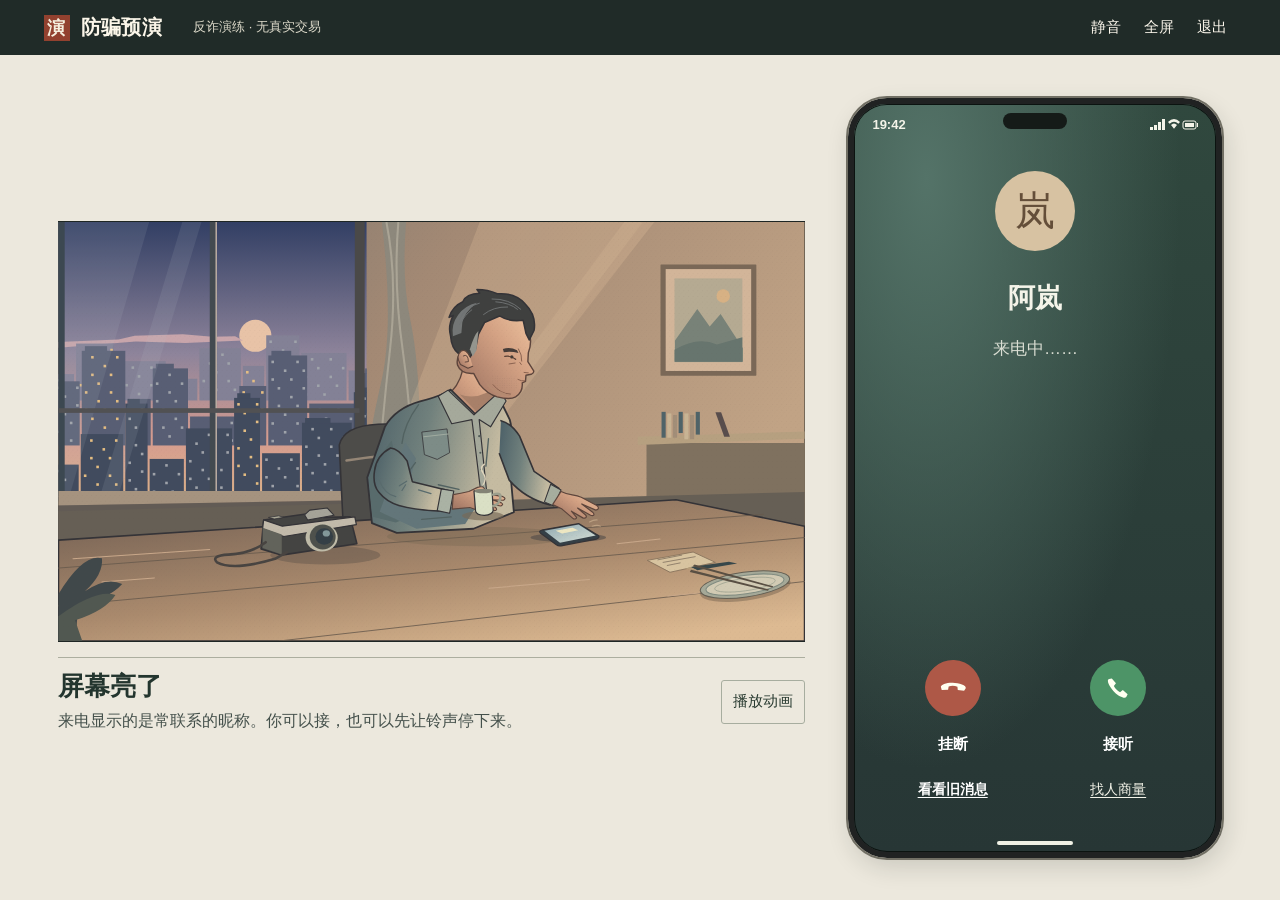
==== chapter.html @ 7b6e4fbf "feat: 三种身份进入桌面剧情，联动十二段动画与模拟手机 (#5)" ====
<!doctype html>
<html lang="zh-CN">
<head>
  <meta charset="UTF-8">
  <meta name="viewport" content="width=device-width,initial-scale=1">
  <title>防骗预演 · 章节体验</title>
  <link rel="stylesheet" href="assets/css/chapter.css">
  <script defer src="assets/js/theatre.js"></script>
  <script defer src="assets/js/chapter.js"></script>
<link rel="stylesheet" href="assets/css/theatre.css">
</head>
<body>
  <header class="mast"><a class="brand" href="index.html"><span class="seal" aria-hidden="true">演</span>防骗预演</a><span class="mode">反诈演练 · 无真实交易</span><div class="tools"><button id="mute" aria-pressed="false">静音</button><button id="full" title="切换全屏">全屏</button><button id="exit">退出</button></div></header>
  <main id="app" tabindex="-1"></main>
  <dialog id="exitbox"><h2>离开这次演练？</h2><p>会回到选章页，本局不会产生结算。</p><form method="dialog"><button value="stay" autofocus>接着体验</button><button value="leave">退出本章</button></form></dialog>
</body></html>
---- assets/css/chapter.css ----
:root{--paper:#f5f1e8;--sheet:#fffdf7;--ink:#272e2d;--muted:#575e5a;--line:#ccc7b9;--red:#963f2c;--serif:"Songti SC","Noto Serif CJK SC","SimSun",serif;--sans:"Microsoft YaHei","PingFang SC",sans-serif;--read:1rem;color-scheme:light}
*{box-sizing:border-box}body{margin:0;background:var(--paper);color:var(--ink);font:1rem/1.6 var(--sans)}body[data-size="1"]{--read:1.23rem}body[data-size="2"]{--read:1.52rem}
button,a{font:inherit}button{border:0;background:transparent;color:inherit;cursor:pointer}button:focus-visible,a:focus-visible,summary:focus-visible{outline:3px solid #2173a3;outline-offset:3px}button{min-height:44px}a{color:inherit}.mast{display:flex;align-items:center;min-height:64px;gap:1rem;padding:0 clamp(12px,3vw,54px);border-bottom:1px solid var(--line);background:var(--paper)}.brand{display:inline-flex;align-items:center;gap:10px;text-decoration:none;font:bold 20px var(--serif)}.seal{display:grid;place-items:center;background:var(--red);color:var(--paper);width:27px;height:29px;font:bold 18px var(--serif)}.mode{border-left:1px solid var(--line);padding-left:15px;font-size:13px;color:var(--muted)}.tools{display:flex;gap:5px;margin-left:auto}.tools button{font-size:14px;padding:3px 10px}.tools button:hover{color:var(--red);text-decoration:underline}
.cinema{height:calc(100svh - 65px);min-height:360px;position:relative;isolation:isolate;overflow:hidden;background:#333a37;color:var(--sheet)}
.film-art{position:absolute;inset:0;width:100%;height:100%;object-fit:cover;object-position:55% 50%;transform-origin:var(--anchor,65% 58%);animation:travel 10s cubic-bezier(.34,0,.3,1) both}.cinema.paused *{animation-play-state:paused!important}
@keyframes travel{0%{transform:scale(1)}32%{transform:scale(1.035)}60%{transform:scale(1.14)}100%{transform:scale(1.31)}}
.cinema:after{content:"";position:absolute;inset:45% 0 0;background:linear-gradient(transparent,rgba(14,24,24,.85));pointer-events:none;z-index:0}
.film-caption{position:absolute;left:clamp(20px,6vw,120px);bottom:clamp(65px,11vh,110px);max-width:min(720px,88%);z-index:2;text-shadow:0 1px 3px #172421}.film-caption p{margin:.35rem 0}.film-no,.plate-no{font:600 12px/1.5 var(--sans);letter-spacing:.12em}.film-caption h1{font:600 clamp(31px,5vw,80px)/1.18 var(--serif);margin:.3em 0;letter-spacing:-.03em}.film-line{font-size:calc(var(--read) * 1.1)}.film-controls{position:absolute;z-index:2;bottom:14px;right:clamp(12px,4vw,80px);display:flex;gap:8px}.film-controls button{padding:6px 16px;color:var(--sheet);background:#202b29;border:1px solid #9faaa0}.film-controls button:hover{background:#4b5551}.film-meter{position:absolute;bottom:0;left:0;right:0;height:3px;z-index:3;background:#424742}.film-meter i{display:block;height:100%;transform-origin:left center;background:#f4d5a4}
.spread{display:grid;grid-template-columns:minmax(0,1.17fr) minmax(360px,.83fr);min-height:calc(100svh - 65px)}.plate{position:relative;isolation:isolate;display:flex;flex-direction:column;justify-content:flex-end;overflow:hidden;color:#fffaf0;background:#2a3836;min-height:470px}.plate img{position:absolute;inset:0;width:100%;height:100%;object-fit:cover;object-position:var(--anchor,55% 50%);z-index:-2}.plate:before{content:"";position:absolute;z-index:-1;inset:32% 0 0;background:linear-gradient(transparent,rgba(18,29,28,.94))}.plate-text{padding:clamp(24px,4vw,76px)}.plate-no{display:inline-block;border-bottom:1px solid #e4dec8;padding-bottom:7px}.plate h1{font:600 clamp(28px,4vw,64px)/1.2 var(--serif);letter-spacing:-.03em;margin:.45em 0 .35em}.plate p{margin:0;font-size:var(--read);max-width:27em;line-height:1.75}.desk{padding:clamp(22px,3.5vw,64px) clamp(18px,4vw,74px);display:grid;align-content:center;gap:17px;min-width:0}.phone{position:relative;border:3px solid #343c39;border-radius:23px;background:var(--sheet);color:var(--ink);width:100%;max-width:472px;margin:auto;overflow:hidden}.phone:before{content:"";display:block;height:6px;width:52px;border-radius:6px;background:#343c39;position:absolute;top:6px;left:calc(50% - 26px)}
.phone-head{display:flex;justify-content:space-between;padding:16px 17px 7px;color:var(--muted);font:600 12px var(--sans);border-bottom:1px solid var(--line)}
.screen{padding:18px clamp(14px,2vw,28px) 23px;font-size:var(--read);line-height:1.65;overflow-wrap:anywhere}.screen h2{margin:.05em 0 .55em;font:600 1.42em/1.35 var(--serif)}.screen p{margin:.6em 0}.screen .badge,.label{font:600 max(13px,.78em)/1.5 var(--sans);color:var(--red)}.bubble{background:#eceadf;border-left:3px solid #b5b7a5;padding:.65em .85em;margin:.6em 0}.caller{width:63px;height:63px;border-radius:50%;display:grid;place-items:center;font:32px var(--serif);color:#f5f1e8;background:#4c6763;margin:.2em 0 .3em;animation:signal 2s ease-in-out infinite}@keyframes signal{50%{box-shadow:0 0 0 7px #4c676314}}
.sms{border-top:1px solid var(--line);padding:.4em 0}.sms small{display:block;color:var(--muted)}.receipt{display:grid;grid-template-columns:auto minmax(0,1fr);gap:8px 15px;margin:.8em 0}.receipt dt{color:var(--muted)}.receipt dd{margin:0;font-weight:bold}.decide{width:100%;max-width:472px;margin:0 auto;font-size:var(--read)}.choice{width:100%;display:flex;text-align:left;gap:12px;align-items:baseline;padding:10px 8px;border-bottom:1px solid var(--line);line-height:1.5}.choice:hover{background:#ebe6d9}.choice b{font:500 .78em var(--serif);color:var(--muted);flex:none}.choice.primary{background:var(--ink);color:var(--sheet);border-color:var(--ink)}.choice.primary b{color:#e1dacf}.choice.primary:hover{background:#454c46}.backhelp{display:flex;gap:12px;flex-wrap:wrap;font-size:.86em;color:var(--muted);margin-top:6px}.backhelp button{padding:4px 6px;text-decoration:underline;text-underline-offset:4px}.result{max-width:850px;margin:auto;padding:clamp(24px,4.8vw,78px) 22px;font-size:var(--read)}.result h1{margin:.3em 0;font:600 clamp(35px,5vw,70px)/1.18 var(--serif)}.result .lead{font:1.25em/1.65 var(--serif);max-width:28em}.result details{border-block:1px solid var(--line);padding:10px 0;margin:16px 0}.result summary{cursor:pointer;padding:8px}.result nav{display:flex;gap:14px;align-items:center;flex-wrap:wrap}.result a,.result button,.exitbtn{display:inline-flex;align-items:center;min-height:44px;padding:8px 16px;background:var(--ink);color:var(--sheet);text-decoration:none}.result ol{padding-left:1.8em}dialog{border:1px solid var(--line);background:var(--sheet);color:var(--ink);max-width:min(430px,94vw);padding:24px}dialog h2{font-family:var(--serif)}dialog form{display:flex;gap:10px}dialog button{padding:8px 14px;border:1px solid var(--line)}dialog::backdrop{background:#172120a8}
.still{margin:.25em 0 .65em;background:#e9e5d9;border-radius:2px;overflow:hidden}.still svg{display:block;width:100%;height:clamp(80px,12vh,120px)}.still .pulse{transform-origin:center;animation:breath 4s ease-in-out infinite}@keyframes breath{50%{transform:translate(0,-2px)}}
@media(max-width:850px){.spread{grid-template-columns:minmax(0,.85fr) minmax(335px,1fr)}.desk{padding:23px 18px}.plate-text{padding:24px}}
@media(max-width:650px){.mast{min-height:54px;gap:6px;padding:0 8px}.brand{font-size:16px;gap:5px}.mode{font-size:11px;padding-left:6px}.tools{gap:0}.tools button{padding:3px 4px;font-size:12px;min-width:44px}.seal{width:21px;height:24px;font-size:15px}.cinema{min-height:0;height:calc(100svh - 55px)}.film-art{object-position:var(--anchor,59% 50%)}.spread{display:block}.plate{min-height:168px;height:24svh}.plate img{object-position:center 48%}.plate-text{padding:12px 18px}.plate-text h1{font-size:24px;margin:.28em 0}.plate-text p{font-size:.92rem;line-height:1.4}.plate:before{inset:0}.plate-no{font-size:11px;padding-bottom:2px}.desk{padding:16px 14px 24px;gap:13px}.screen{padding:13px 15px}.choice{padding:10px 8px}.film-caption{bottom:82px}.result{padding-top:28px}}
body[data-size="1"]{--read:1.5rem}body[data-size="2"]{--read:1.875rem}
@media(max-width:650px){body:not([data-size="0"])[data-size] .plate{height:auto;min-height:116px}body:not([data-size="0"])[data-size] .plate-text p{font-size:var(--read);line-height:1.42}.desk{align-content:start}.phone{scroll-margin-top:8px}}
@media(max-width:360px){.mode{display:none}}
@media(prefers-reduced-motion:reduce){*,*:before,*:after{animation:none!important;scroll-behavior:auto!important}}
.cutaway{position:absolute;z-index:1;right:clamp(18px,8vw,160px);top:16%;width:clamp(184px,22vw,340px);aspect-ratio:1/1.26;max-height:55%;padding:clamp(12px,2vw,32px);display:flex;align-items:center;justify-content:center;flex-direction:column;background:#253a3a;color:#f9f2dc;border:3px solid #738177;border-radius:27px;box-shadow:0 6px 18px #13212020;opacity:0;transform:translate(16%,12%) rotate(4deg) scale(.88);pointer-events:none}
.cinema[data-beat="2"] .cutaway{animation:insert .9s cubic-bezier(.21,.75,.22,1) both}
@keyframes insert{from{opacity:0;transform:translate(16%,12%) rotate(4deg) scale(.88)}to{opacity:1;transform:translate(0) rotate(0) scale(1)}}
.cutaway strong{font:600 clamp(20px,2.4vw,36px)/1.5 var(--serif)}.cutaway span{font:500 clamp(12px,1.1vw,16px)/1.5 var(--sans);letter-spacing:.06em}.cut-time{align-self:stretch;font:500 12px var(--sans);border-bottom:1px solid #72847c;padding-bottom:8px;margin-bottom:auto}.cut-avatar{display:grid;place-items:center;width:clamp(35px,5.5vw,78px);aspect-ratio:1;border-radius:50%;background:#6e8271;color:#f9f2dc;font:clamp(20px,3vw,48px) var(--serif)}.wave{height:26px;display:flex;align-items:center;gap:4px;margin-top:auto}.wave i{display:block;width:2px;height:14px;background:#d0dcbe;animation:waver 1s ease-in-out infinite alternate}.wave i:nth-child(2n){animation-delay:-.4s}.wave i:nth-child(3n){animation-delay:-.7s}@keyframes waver{from{transform:scaleY(.35)}to{transform:scaleY(1.5)}}.cut-note{border-left:3px solid #a4b9a0;padding-left:12px;margin:12px 0}.cut-note>*{display:block}.cut-note p{margin:2px 0;font-size:clamp(14px,1.4vw,20px)}.cut-tick{font-size:12px;align-self:flex-end;margin-top:auto}
#step:focus,#film-title:focus,#result-title:focus{outline:none}
@media(max-width:650px){.cutaway{right:16px;top:11%;width:clamp(150px,45vw,240px);max-height:40%}}
@media(prefers-reduced-motion:reduce){.cinema[data-beat="2"] .cutaway{animation:none;opacity:1;transform:none}}
---- assets/css/theatre.css ----
/* The desktop projection is a quiet screening room with a physical handset.
   One scroll surface inside the device contains the app and its replies. */
:root{--stage-ink:#192423;--stage-paper:#ece8dd;--theatre-type:"Microsoft YaHei","PingFang SC",sans-serif}
body{background:var(--stage-paper);color:var(--stage-ink);font-family:var(--theatre-type)}
body .bar,body .mast{min-height:55px;padding:4px clamp(20px,3.4vw,64px);background:#202b28;border:0;color:#fbf6e9;font:16px/1.4 var(--theatre-type);position:relative}
.mast .mode,.bar .drill{color:#dddaca;border:0;font-size:13px}
.mast .brand,.bar .brand{color:#fbf6e9;text-decoration:none;display:flex;align-items:center;gap:11px;letter-spacing:.02em}
.mast .seal,.bar .seal{display:inline-grid;place-items:center;background:#92412f;color:#f5efde;width:26px;height:26px;font:600 18px/1 serif}
.mast .tools button,.bar .tool{color:#faf5ea;background:transparent;border:0;border-radius:3px;font:15px/1.35 var(--theatre-type);padding:4px 9px;min-width:44px;min-height:44px}
.mast .tools button:hover,.bar .tool:hover{background:#35453e;color:#fff}
body main:has(.pc-set){max-width:none;margin:0;padding:0}
body .pc-set{--device-h:clamp(555px,calc(100svh - 94px),760px);--device-w:clamp(298px,calc(var(--device-h) * .51),374px);display:grid;grid-template-columns:minmax(0,1fr) var(--device-w);align-items:center;gap:clamp(22px,3.4vw,70px);padding:16px clamp(26px,4.5vw,88px);width:100%;max-width:1900px;min-height:calc(100svh - 55px);margin:auto}
.story-panel{min-width:0;align-self:center}
.cinema-frame{position:relative;aspect-ratio:16/9;width:100%;background:#1e2624;overflow:hidden}
.picture-slot,.picture-slot video{display:block;width:100%;height:100%}.picture-slot video{object-fit:contain}
.picture-caption{display:flex;align-items:center;justify-content:space-between;gap:1.25rem;margin-top:15px;border-top:1px solid #acae9f;padding-top:12px}
.picture-caption h1{font:700 clamp(24px,2vw,34px)/1.3 "STSong","SimSun",serif;color:#23352e;margin:0 0 5px}
.picture-caption p{font:normal clamp(16px,1.23vw,21px)/1.6 var(--theatre-type);margin:0;color:#44504b;max-width:43em}
button[data-film-pause]{font:15px/1.25 var(--theatre-type);flex:none;min-height:44px;border:1px solid #a7ad9f;border-radius:3px;color:#283a30;background:transparent;padding:5px 11px;cursor:pointer}
.pc-set .phone{--handset:#f5f4ed;position:relative;align-self:center;display:flex;flex-direction:column;box-sizing:border-box;width:var(--device-w);height:var(--device-h);max-width:none;min-width:0;margin:0;padding:0;border:6px solid #202222;outline:2px solid #716f64;outline-offset:0;border-radius:39px;box-shadow:inset 0 0 0 1px #0b1310,3px 9px 25px #18221c28;background:var(--handset);color:#1e3028;overflow:hidden}
.pc-set .phone:before,.pc-set .phone.scrollable:after{display:none}
.pc-set .notch{position:absolute;z-index:2;top:9px;left:50%;transform:translateX(-50%);width:64px;height:16px;border-radius:18px;margin:0;background:#151b18}
.pc-set .statusbar{height:37px;flex:none;display:flex;align-items:center;justify-content:space-between;font:700 13px/1 var(--theatre-type);color:#26332e;background:var(--handset);padding:9px 18px 4px;margin:0;border:0}
.pc-set .phone-flow{min-height:0;flex:1;overflow-y:auto;overflow-x:hidden;overscroll-behavior:contain;scrollbar-width:thin;scrollbar-color:#b8bcb1 transparent;display:block;background:var(--handset)}
.pc-set .home-indicator{flex:none;height:17px;background:var(--handset);display:grid;place-items:center}.home-indicator:after{content:"";display:block;background:#334139;width:76px;height:4px;border-radius:4px}
.pc-set .phone .screen{display:block;box-sizing:border-box;min-height:0;max-height:none;height:auto;padding:0 13px 7px;overflow:visible;border:0;border-radius:0;box-shadow:none;background:transparent;color:#25342e;font:17px/1.55 var(--theatre-type)}
.pc-set .appbar,.pc-set #step{display:flex;align-items:center;justify-content:center;min-height:46px;margin:0 -13px 13px;padding:7px 13px;text-align:center;border-bottom:1px solid #d5dace;background:#f2f3eb;color:#29382e;font:700 18px/1.4 var(--theatre-type)}
.pc-set .appbar .tag{display:none}
.pc-set .screen .note,.pc-set .screen .bubble{background:#fffef9;border:1px solid #dae0d7;border-radius:12px;padding:10px 12px;box-shadow:none}
.pc-set .screen .in,.pc-set .screen .out{max-width:94%}
.pc-set .reply-tray,.pc-set .decide{padding:7px 12px 8px;margin:0;display:grid;gap:6px}
.pc-set .actions,.pc-set .aside,.pc-set .backhelp{display:grid;grid-template-columns:1fr;gap:6px;margin:0;width:100%}
.pc-set .reply-tray button,.pc-set .decide button{box-sizing:border-box;width:100%;text-align:left;padding:9px 12px;margin:0;min-height:44px;border:1px solid #cad3ca;border-radius:12px;box-shadow:none;background:#fcfcf6;color:#244135;font:600 16px/1.38 var(--theatre-type);cursor:pointer;display:block}
.pc-set .actions .act .sub{display:none}.pc-set .choice b{display:none}
.pc-set .reply-tray button:hover,.pc-set .decide button:hover{background:#e0e9df;border-color:#577464}
.pc-set .reply-tray :is(.aside,.backhelp) button,.pc-set .backhelp button{border:0;color:#496558;background:transparent;text-align:center;font-weight:400}
.pc-set .reply-tray button[data-act="confirmPay"],.pc-set .decide button[data-do="pay"]{background:#345a49;color:#fff}
.pc-set .phone[data-page="lock"]{--handset:#e7e9db}
.pc-set .lock-hour{text-align:center;font:500 58px/1.2 Georgia,serif;letter-spacing:-.045em;margin:.06em 0 .28em}.pc-set .lock-day{font:500 14px/1.3 var(--theatre-type);text-align:center;margin-top:6px}.pc-set .lockface{padding:0 0 5px}
.pc-set .phone[data-page="call"]{--handset:#344a42;color:#fff}.pc-set .phone[data-page="call"] :is(.screen,.statusbar,#step){color:#f4f4e9;background:transparent;border:0}.pc-set .phone[data-page="call"] #step{font:600 27px/1.25 var(--theatre-type);margin-top:12px;margin-bottom:4px}
.pc-set .phone[data-page="call"] .screen{text-align:center}.pc-set .phone[data-page="call"] .caller{margin:18px auto;background:#d7c2a2;color:#644e39;width:80px;height:80px}.pc-set .phone[data-page="call"] button[data-do="hang"]{background:#914939;color:#fff;border:0}.pc-set .phone[data-page="call"] button[data-do="go:05"]{background:#397254;color:#fff;border:0}.pc-set .phone[data-page="call"] .backhelp button{color:#f4f4e9}
.pc-set .phone[data-page="call"] .home-indicator:after{background:#f0f1e5}
.pc-set :focus-visible{outline:3px solid #1675ad;outline-offset:-2px}
.pc-set .msg .who,.pc-set .bubble .label{font-size:13px}
.pc-set .phone .kv{font-size:15px}
.pc-set .phone .still svg{height:75px}
body #statusline{position:absolute;width:1px;height:1px;padding:0;overflow:hidden;clip-path:inset(50%)}
@media(max-width:800px){body .pc-set{padding:16px;gap:14px;grid-template-columns:minmax(0,1fr) minmax(260px,40%)}.pc-set .phone{width:100%}.picture-caption{align-items:start;flex-direction:column}.picture-caption h1{font-size:24px}}
@media(max-width:600px){body .pc-set{grid-template-columns:1fr;justify-items:center}.story-panel{width:100%}.pc-set .phone{width:min(100%,330px)}.picture-caption{flex-direction:row}.picture-caption p{font-size:15px}}
/* The lock face is the action: reading a notification opens the message. */
.pc-set .phone[data-page="lock"]{--handset:#d4d4bd;background:linear-gradient(143deg,#dfe3c9 0 23%,#c6cdb2 23.1% 24%,#b4c2aa 24.2% 41%,#9dae9a 41.2% 42%,#b8bda2 42.2% 64%,#d5c9a6 64.2% 81%,#bca481 81.2%)}
.pc-set .phone[data-page="lock"] :is(.statusbar,.phone-flow,.home-indicator){background:transparent}
.pc-set .phone[data-page="lock"] :is(.appbar,#step){position:absolute;width:1px;height:1px;min-height:0;padding:0;margin:0;overflow:hidden;clip-path:inset(50%)}
.pc-set .phone[data-page="lock"] .phone-flow{display:flex;flex-direction:column}
.pc-set .phone[data-page="lock"] .screen{padding-top:clamp(10px,3.4vh,42px)}
.pc-set .phone[data-page="lock"] .lock-hour{margin:2px 0 clamp(18px,4vh,54px);color:#223a31;font:500 clamp(62px,8.1vh,85px)/1.1 var(--theatre-type);letter-spacing:-.07em;font-variant-numeric:tabular-nums}
.pc-set .phone[data-page="lock"] .notification-tap{display:grid;gap:3px;position:relative;width:100%;border:1px solid #f4f4e9bb;border-radius:16px;background:#f5f5edeb;color:#1e322a;padding:11px 12px;text-align:left;font:16px/1.45 var(--theatre-type);cursor:pointer;transition:background .13s ease-out}
.pc-set .phone[data-page="lock"] .notification-tap:hover{background:#fffef7}
.pc-set .notification-tap small{font-size:12px;color:#546459}.pc-set .notification-tap strong{font-weight:700}
.pc-set .notification-tap .lock-meta{display:flex;align-items:center;justify-content:space-between;margin:0 0 3px;font:500 13px/1.3 var(--theatre-type);color:#536159}
.pc-set .lock-meta span:first-child{display:inline-flex;align-items:center;gap:6px}.pc-set .lock-meta span:first-child:before{content:"";display:inline-block;width:15px;height:15px;background:#43815f;border-radius:4px;clip-path:polygon(0 0,100% 0,100% 81%,40% 81%,18% 100%,18% 81%,0 81%)}
.pc-set .phone[data-page="lock"] :is(.reply-tray,.decide){margin-top:auto;padding:14px}
.pc-set .phone[data-page="lock"] :is(.reply-tray,.decide) button{background:#eef0e4c9;color:#284238;text-align:center;border:1px solid #f5f4e3b0}
.pc-set .phone[data-page="lock"] .lock-day:focus{outline:none}
.pc-set .phone[data-page="call"]{--handset:#283e3b;background:radial-gradient(ellipse at 20% 10%,#547368 0,transparent 62%),linear-gradient(#30483e,#273635)}
.pc-set .phone[data-page="call"] .phone-flow{display:flex;flex-direction:column;background:transparent}
.pc-set .phone[data-page="call"] :is(.statusbar,.home-indicator){background:transparent}
.pc-set .phone[data-page="call"] .screen{display:flex;flex-direction:column;align-items:center}
.pc-set .phone[data-page="call"] #step{margin:16px 0 4px;order:1}
.pc-set .phone[data-page="call"] #step:focus{outline:none}
.pc-set .phone[data-page="call"] .caller{order:0;margin:30px 0 8px;font:40px/1 "SimSun",serif}
.pc-set .phone[data-page="call"] .screen p{order:2;opacity:.85}
.pc-set .phone[data-page="call"] .decide{display:grid;grid-template-columns:1fr 1fr;margin-top:auto;padding:13px 18px 23px;gap:9px 5px}
.pc-set .phone[data-page="call"] .choice{margin:0 auto;text-align:center;font-size:15px;display:flex;flex-direction:column;align-items:center;justify-content:center;padding:4px;color:#fff;background:transparent;border:0}
.pc-set .phone[data-page="call"] .choice[data-do="hang"]{grid-column:1;grid-row:1;background:transparent}
.pc-set .phone[data-page="call"] .choice[data-do="go:05"]{grid-column:2;grid-row:1;background:transparent}
.pc-set .phone[data-page="call"] .choice:is([data-do="hang"],[data-do="go:05"]):before{content:"";display:block;width:56px;height:56px;border-radius:50%;margin-bottom:6px;background:#4d9467 url("data:image/svg+xml,%3Csvg xmlns='http://www.w3.org/2000/svg' viewBox='0 0 32 32'%3E%3Cpath d='M7 2l6 7-3 4c2 4 5 7 9 9l4-3 7 6-2 4c-2 3-11-1-17-7S-2 5 3 3z' fill='ivory'/%3E%3C/svg%3E") center/22px no-repeat}
.pc-set .phone[data-page="call"] .choice[data-do="hang"]:before{transform:rotate(137deg);background-color:#ae5847}
.pc-set .phone[data-page="call"] .choice[data-do="go:06"],.pc-set .phone[data-page="call"] .backhelp button{font-size:14px;min-height:44px;text-decoration:underline;text-underline-offset:3px}
.pc-set .phone[data-page="call"] .choice:focus-visible{outline-offset:0}
.pc-set .phone:not([data-page="lock"]):not([data-page="call"]) .decide,.pc-set .phone[data-page="app"] .reply-tray{border-top:1px solid #d8ded2;margin-top:5px}
.pc-set .phone .tiles{grid-template-columns:repeat(2,minmax(0,1fr))}
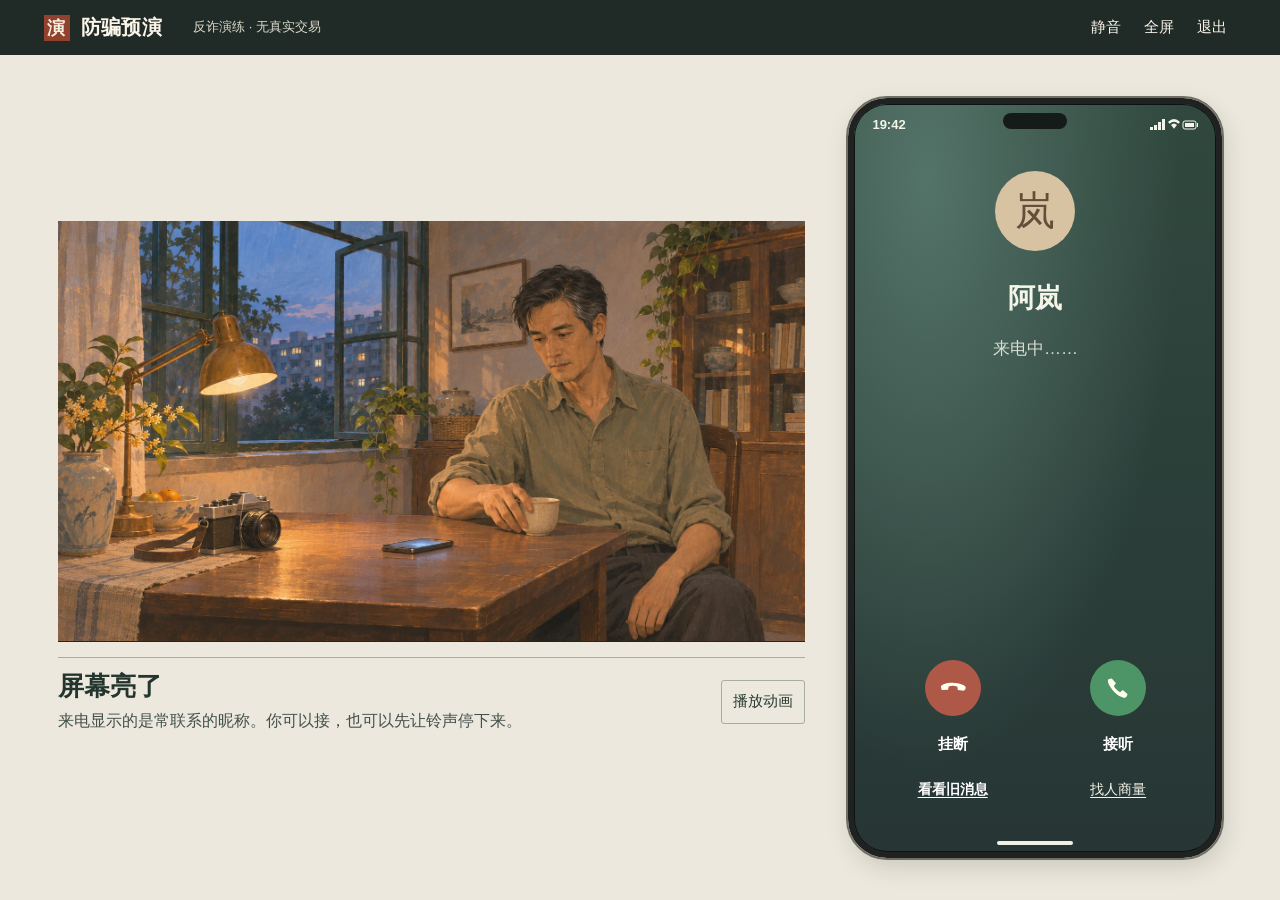
==== commit cdc0aa36: "feat: 拇指持机动画与电影定格结算、选择手记 (#7)" ====
--- a/chapter.html
+++ b/chapter.html
@@ -6,8 +6,10 @@
   <title>防骗预演 · 章节体验</title>
   <link rel="stylesheet" href="assets/css/chapter.css">
   <script defer src="assets/js/theatre.js"></script>
+<script defer src="assets/js/ending.js"></script>
   <script defer src="assets/js/chapter.js"></script>
 <link rel="stylesheet" href="assets/css/theatre.css">
+<link rel="stylesheet" href="assets/css/ending.css">
 </head>
 <body>
   <header class="mast"><a class="brand" href="index.html"><span class="seal" aria-hidden="true">演</span>防骗预演</a><span class="mode">反诈演练 · 无真实交易</span><div class="tools"><button id="mute" aria-pressed="false">静音</button><button id="full" title="切换全屏">全屏</button><button id="exit">退出</button></div></header>
--- a/assets/css/ending.css
+++ b/assets/css/ending.css
@@ -0,0 +1,32 @@
+/* Film A / journal B — scoped to the final page to leave the handset intact. */
+main:has(.ending-shell){margin:0;max-width:none;padding:0;width:100%}
+.ending-shell{--vellum:#f4edde;--ink:#322f25;--rule:#c8bfa9;--mark:#944232;--type:"STSong","Songti SC","SimSun",serif;--sans:"Microsoft YaHei","PingFang SC",sans-serif;background:var(--vellum);color:var(--ink);font:18px/1.65 var(--sans);text-align:left}
+.ending-shell [hidden]{display:none!important}
+.ending-shell button,.ending-shell a{font:inherit;color:inherit;cursor:pointer;text-decoration:none;min-height:44px}
+.end-film{position:relative;isolation:isolate;min-height:clamp(480px,calc(100svh - 135px),890px);display:flex;align-items:flex-end;overflow:hidden;background:#2f3027;color:#fff3df}
+.end-picture,.end-shade{position:absolute;inset:0;width:100%;height:100%;z-index:-1}.end-picture{display:block;object-fit:cover;object-position:60% 25%}.end-shade{background:linear-gradient(90deg,rgba(20,28,24,.9),rgba(27,31,22,.57) 50%,transparent 84%),linear-gradient(0deg,rgba(27,23,16,.6),transparent 55%)}
+.ending-shell[data-chapter="1"] .end-picture{object-position:75% 20%}
+.end-caption{padding:clamp(38px,7.5vh,95px) clamp(30px,6.5vw,120px);max-width:min(795px,68%)}
+.end-caption .end-label,.end-caption #result-why{color:inherit}.end-caption .end-label{margin:0 0 13px;font:600 16px/1.65 var(--sans)}.end-caption #result-title{margin:0;border:0;border-radius:0;background:transparent;text-align:left;display:block;padding:0;color:inherit;font:700 clamp(54px,6vw,92px)/1.15 var(--type);letter-spacing:-.045em}
+.end-caption #result-why{margin:20px 0 27px;max-width:25em;font:500 clamp(20px,1.65vw,28px)/1.58 var(--sans)}
+.end-buttons,.end-nav{display:flex;align-items:center;flex-wrap:wrap;gap:12px 20px}
+.ending-shell button.end-primary,.ending-shell button.end-soft{border:1px solid #e0c6af;padding:11px 18px;min-height:50px;border-radius:3px;font-weight:650}
+.ending-shell button.end-primary{background:var(--mark);color:#fff8ed;border-color:#b96554}.ending-shell button.end-soft{background:#25271fc7;color:#fff3df}
+.ending-shell .end-nav{border-top:1px solid var(--rule);justify-content:flex-end;padding:6px clamp(24px,6.5vw,120px);gap:12px 28px}
+.end-nav a,.end-nav button,.ending-shell .end-back{border:0;border-radius:0;background:transparent;padding:8px 0;font:500 16px/1.65 var(--sans)}
+.end-nav a:first-child{margin-right:auto;font-weight:700}.end-nav a:hover,.end-nav button:hover,.end-back:hover{text-decoration:underline;text-underline-offset:5px}
+.ending-shell :focus-visible{outline:3px solid #a9512b;outline-offset:3px}.end-caption :focus-visible{outline-color:#ffe2a7}
+.ending-shell h1[tabindex]:focus,.ending-shell h2[tabindex]:focus{outline:none}
+.end-caption #aftercare{border-left:2px solid #d9b585;padding:6px 15px;max-width:31em;color:#fff3df;font:18px/1.6 var(--sans);margin:18px 0 0}
+.end-journal{margin:0 auto;padding:36px clamp(24px,5.5vw,100px);max-width:1500px}
+.journal-head{display:flex;justify-content:space-between;align-items:baseline;gap:14px;border-bottom:1px solid var(--rule);padding:0 0 15px;background:transparent}
+.journal-head #journal-title{margin:0;color:var(--ink);font:700 clamp(26px,2.5vw,38px)/1.4 var(--type)}.journal-head span,.journal-memory figcaption{color:#5d5a4f;font:16px/1.5 var(--sans)}
+.journal-spread{display:grid;grid-template-columns:.88fr 1.12fr;background:linear-gradient(90deg,transparent 41%,#c9baa13b 43.6%,#9f8a6a33 44%,transparent 45.3%)}
+.journal-memory,.journal-record{min-width:0;padding:30px 0}.journal-memory{padding-right:clamp(24px,4vw,82px)}.journal-record{padding-left:clamp(24px,4vw,82px)}
+.journal-memory figure{margin:6px 0 26px;padding:8px 8px 12px;background:#fffaf0;border:1px solid #d8cebb;transform:rotate(-1.75deg);box-shadow:0 4px 9px #463b2614}
+.journal-memory figure img{display:block;position:static;z-index:auto;width:100%;height:auto;aspect-ratio:1.85;object-fit:cover}
+.journal-memory figcaption{padding:8px 4px 0;text-align:right}
+.journal-memory h3,.journal-record h3{color:var(--ink);margin:0;font:700 32px/1.35 var(--type)}.journal-memory h3{font-size:clamp(36px,3.5vw,62px)}.journal-memory p{margin:8px 0}.ending-shell .end-back{color:#794437;text-decoration:underline;text-underline-offset:5px}
+.journal-steps{list-style:none;margin:15px 0 20px;padding:0}.journal-steps li{display:flex;align-items:baseline;gap:14px;padding:9px 0;border-top:1px solid var(--rule);line-height:1.55}.journal-steps li:last-child{font-weight:700;border-bottom:1px solid var(--rule)}.journal-no{color:var(--mark);font:normal 20px/1.4 Georgia,serif;font-variant-numeric:tabular-nums}
+.journal-notes h4{margin:0 0 8px;color:var(--mark);font:600 18px var(--sans)}.journal-notes p{margin:0 0 5px;font-size:17px}.journal-copy-status:empty{display:none}
+@media(max-width:800px){.end-caption{max-width:88%;padding:36px 22px}.end-journal{padding:24px 16px}.end-nav{justify-content:flex-start!important}.journal-spread{display:block;background:none}.journal-memory,.journal-record{padding:18px 0}.journal-memory figure{max-width:320px}.journal-memory figure img{max-height:160px}.journal-head{align-items:flex-start;flex-wrap:wrap}}
